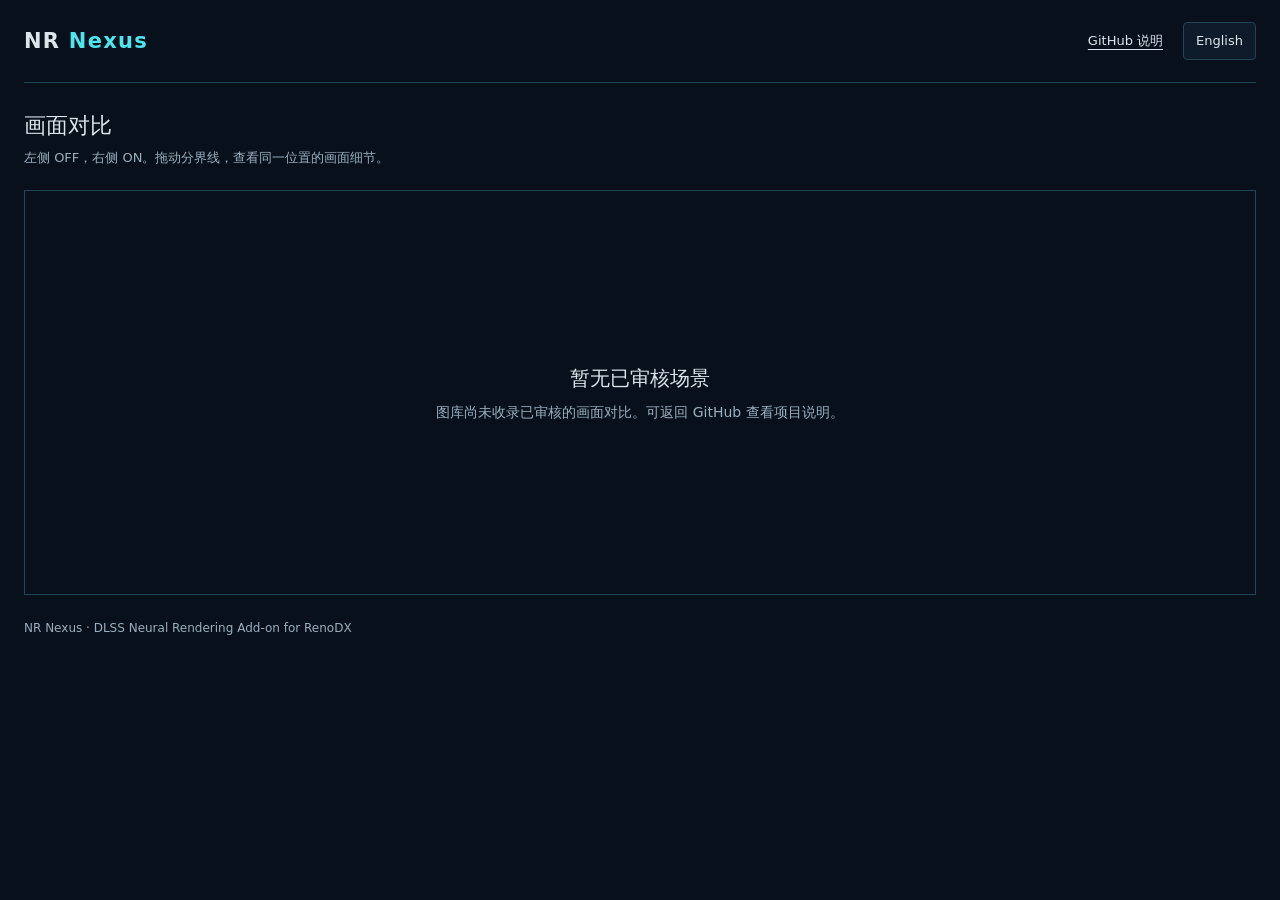
==== docs/compare/index.html @ c396edcb "Add game comparison tooling and docs" ====
<!doctype html>
<html lang="zh-CN">
<head>
<meta charset="utf-8">
<meta name="viewport" content="width=device-width,initial-scale=1">
<meta name="color-scheme" content="dark">
<meta name="referrer" content="no-referrer">
<title>NR Nexus · 画面对比</title>
<style>
:root{color-scheme:dark;--bg:#08111b;--panel:#0d1b2a;--line:#234452;--cyan:#4de5ee;--text:#dce5ec;--muted:#9aafbf;--split:50%;font:14px/1.55 "Segoe UI",system-ui,sans-serif;background:var(--bg);color:var(--text)}
*{box-sizing:border-box}body{margin:0}button,select,a{touch-action:manipulation}button,select{font:inherit;color:var(--text);background:var(--panel);border:1px solid var(--line);border-radius:4px;padding:8px 12px}button,a,select,input{accent-color:var(--cyan)}button,a{cursor:pointer}button:hover,a:hover{color:var(--cyan)}button:disabled{opacity:.45;cursor:default}a{color:var(--text);text-underline-offset:4px}:focus-visible{outline:2px solid var(--cyan);outline-offset:4px}[hidden]{display:none!important}
header,main,footer{width:min(1600px,calc(100% - 48px));margin:auto}header{display:flex;align-items:center;justify-content:space-between;gap:20px;padding:22px 0;border-bottom:1px solid var(--line)}.brand{font-size:21px;letter-spacing:.06em;font-weight:650;text-decoration:none}.brand span{color:var(--cyan)}nav{display:flex;align-items:center;gap:20px;font-size:13px}main{padding:26px 0 0}h1{font-size:22px;font-weight:550;margin:0 0 5px}.intro{margin:0;color:var(--muted);font-size:13px}.heading{margin-bottom:22px}.selectors{display:flex;align-items:end;gap:18px;margin-bottom:16px}.selectors label{display:grid;gap:5px;color:var(--muted);font-size:12px}.selectors select{min-width:200px;max-width:360px;width:100%;font-size:14px}.count{color:var(--muted);font-size:12px;margin-left:auto}.notice{padding:12px 16px;border:1px solid #99743c;background:#282317;color:#ffe0a5;margin:0 0 16px}.empty{min-height:45vh;display:grid;place-content:center;text-align:center;border:1px solid var(--line);padding:32px}.empty h2{font-size:20px;font-weight:500;margin:0 0 8px}.empty p{max-width:55ch;color:var(--muted);margin:0}
.viewer{background:#050b12;border:1px solid var(--line);padding:12px}.viewer.expanded{position:fixed;inset:0;z-index:10;overflow:auto}.viewer:fullscreen{overflow:auto;width:100%;height:100%;padding:20px}.stage{position:relative;width:100%;aspect-ratio:16/9;overflow:hidden;touch-action:none;user-select:none;cursor:ew-resize;container-type:inline-size;background:#050b12}.viewer.expanded .stage,.viewer:fullscreen .stage{width:min(100%,calc((100dvh - 180px)*var(--ratio,1.77778)));margin:auto}.layer{position:absolute;inset:0;width:100%;height:100%;object-fit:fill;pointer-events:none}.on-layer{clip-path:inset(0 0 0 var(--split))}.divider{position:absolute;left:var(--split);top:0;bottom:0;width:1px;background:var(--cyan);box-shadow:0 0 10px #4de5ee60;pointer-events:none}.grip{position:absolute;top:50%;left:50%;transform:translate(-50%,-50%);display:grid;place-items:center;width:38px;height:42px;background:rgba(8,17,27,.76);border:1px solid var(--cyan);border-radius:5px;color:var(--cyan);font-size:19px}.watermark{position:absolute;background:rgba(8,17,27,.76);color:var(--cyan);font-size:clamp(10px,1.15cqw,22px);padding:.3em .65em;pointer-events:none;max-width:45%;overflow-wrap:anywhere}.off-label{left:.729167%;top:1.296296%}.on-label{right:.729167%;top:1.296296%}.signature{right:.729167%;bottom:1.296296%;color:#dce5ec}.toolbar{display:flex;align-items:center;gap:8px;flex-wrap:wrap;padding:12px 0 0}.toolbar button{font-size:12px;padding:6px 10px}.slider-wrap{display:flex;align-items:center;gap:12px;flex:1;min-width:200px}.slider-wrap label{color:var(--muted);font-size:12px}input[type=range]{width:100%;min-width:70px;height:26px;cursor:ew-resize;margin:0}.balance{color:var(--cyan);white-space:nowrap;font-size:12px;font-variant-numeric:tabular-nums}.hint{color:var(--muted);font-size:12px;margin:10px 0 0}.image-links{display:flex;flex-wrap:wrap;gap:20px;font-size:12px;margin:18px 0}.details{border-top:1px solid var(--line);padding-top:14px}.details summary{cursor:pointer;font-size:13px;color:var(--muted)}dl{display:grid;grid-template-columns:max-content 1fr;gap:6px 20px;font-size:12px}dt{color:var(--muted)}dd{margin:0;overflow-wrap:anywhere}#warnings{color:#ffe0a5;font-size:12px;padding-left:20px}footer{padding:24px 0;color:var(--muted);font-size:12px}.load-status{font-size:13px;color:#ffe0a5;margin:8px 0}.stage.loading .layer{visibility:hidden}
@media(max-width:640px){header,main,footer{width:calc(100% - 24px)}header{padding:15px 0;gap:8px}nav{gap:12px;font-size:12px}.brand{font-size:17px}main{padding-top:18px}.selectors{flex-wrap:wrap;gap:10px}.selectors label{flex:1;min-width:125px}.selectors select{min-width:0;max-width:100%}.count{width:100%;margin:0}.viewer{padding:6px}.slider-wrap{flex-basis:100%}h1{font-size:20px}.grip{width:26px;height:34px}.toolbar{gap:6px}.image-links{gap:12px}.viewer:fullscreen{padding:8px}}
</style>
</head>
<body>
<header><a class="brand" href="https://github.com/williamstosh/RenoDX-DLSSNR-Nexus#readme">NR <span>Nexus</span></a><nav><a href="https://github.com/williamstosh/RenoDX-DLSSNR-Nexus#readme" data-i18n="readme">GitHub 说明</a><button id="language" type="button" aria-label="Switch to English">English</button></nav></header>
<main>
<div class="heading"><h1 data-i18n="title">画面对比</h1><p class="intro" data-i18n="intro">左侧 OFF，右侧 ON。拖动分界线，查看同一位置的画面细节。</p></div>
<p id="review-banner" class="notice" role="status" hidden></p>
<section id="empty" class="empty"><h2 data-i18n="emptyTitle">暂无已审核场景</h2><p data-i18n="emptyText">图库尚未收录已审核的画面对比。可返回 GitHub 查看项目说明。</p></section>
<section id="gallery" hidden>
<div class="selectors"><label><span data-i18n="game">游戏</span><select id="game" disabled></select></label><label><span data-i18n="scene">场景</span><select id="scene" disabled></select></label><span id="count" class="count"></span></div>
<div id="viewer" class="viewer">
<div id="hdr-controls" hidden><div class="toolbar"><label for="display-mode" data-i18n="displayMode">显示模式</label><select id="display-mode"><option value="hdr">Ultra HDR</option><option value="sdr">SDR</option></select></div><p id="hdr-help" class="hint" data-i18n="hdrHelp"></p><p id="hdr-environment" class="hint"></p></div>
<div id="stage" class="stage loading" aria-busy="true">
<img id="off-image" class="layer" alt="" draggable="false"><img id="on-image" class="layer on-layer" alt="" draggable="false">
<span id="off-label" class="watermark off-label">DLSS 5 OFF</span><span id="on-label" class="watermark on-label">DLSS 5 ON</span><span class="watermark signature">NR Nexus</span><div class="divider" aria-hidden="true"><span class="grip">‹ ›</span></div>
</div>
<p id="load-status" class="load-status" role="status"></p>
<div class="toolbar"><div class="slider-wrap"><label for="split" data-i18n="split">分界</label><input id="split" type="range" min="0" max="100" step="1" value="50" aria-describedby="help" disabled><output id="balance" class="balance" for="split">50% / 50%</output></div><button id="all-off" type="button" disabled data-i18n="allOff">完全 OFF</button><button id="reset" type="button" disabled data-i18n="reset">重置 50%</button><button id="all-on" type="button" disabled data-i18n="allOn">完全 ON</button><button id="expand" type="button" data-i18n="expand">大图</button><button id="fullscreen" type="button" data-i18n="fullscreen">全屏</button></div>
<p id="help" class="hint" data-i18n="help">拖动或触摸画面；聚焦滑杆后使用方向键、Home / End。双击画面重置，Esc 退出大图。</p>
</div>
<div class="image-links"><a id="open-off" target="_blank" rel="noopener noreferrer" data-i18n="openOff">打开 OFF 处理后全图（无水印）</a><a id="open-on" target="_blank" rel="noopener noreferrer" data-i18n="openOn">打开 ON 处理后全图（无水印）</a><a id="open-hdr-preview" target="_blank" rel="noopener noreferrer" data-i18n="hdrPreview" hidden>打开 Ultra HDR 静态预览</a></div>
<details class="details"><summary data-i18n="details">场景信息</summary><dl id="metadata"></dl><ul id="warnings" hidden></ul></details>
</section>
</main>
<footer data-i18n="footer">NR Nexus · DLSS Neural Rendering Add-on for RenoDX</footer>
<script id="catalog-data" type="application/json">{"schema":1,"scenes":[]}</script>
<script>
(() => {
  'use strict';
  const $ = id => document.getElementById(id);
  const copy = {
    zh: {readme:'GitHub 说明',title:'画面对比',intro:'左侧 OFF，右侧 ON。拖动分界线，查看同一位置的画面细节。',emptyTitle:'暂无已审核场景',emptyText:'图库尚未收录已审核的画面对比。可返回 GitHub 查看项目说明。',game:'游戏',scene:'场景',split:'分界',allOff:'完全 OFF',allOn:'完全 ON',reset:'重置 50%',expand:'大图',collapse:'收起大图',fullscreen:'全屏',exitFullscreen:'退出全屏',help:'拖动或触摸画面；聚焦滑杆后使用方向键、Home / End。双击画面重置，Esc 退出大图。',openOff:'打开 OFF 处理后全图（无水印）',openOn:'打开 ON 处理后全图（无水印）',details:'场景信息',footer:'NR Nexus · DLSS Neural Rendering Add-on for RenoDX',candidate:'待审核：此场景尚未公开收录。',synthetic:'合成测试：此图仅用于验证对比工具，并非游戏画质证据。',loading:'正在加载对比图片…',loadError:'图片无法加载或尺寸不一致，请检查本地图片文件。',invalid:'图库数据无效，请重新生成页面。',resolution:'处理后尺寸',api:'图形 API',gpu:'显卡',plugin_version:'插件版本',runtime:'运行时',pass:'Pass',model:'模型',working_resolution:'工作分辨率',count:'个场景'},
    en: {readme:'GitHub README',title:'Image comparison',intro:'OFF on the left, ON on the right. Drag the divider to inspect the same image details.',emptyTitle:'No approved scenes yet',emptyText:'No reviewed comparisons have been added to this gallery. Visit GitHub to learn about the project.',game:'Game',scene:'Scene',split:'Split',allOff:'Full OFF',allOn:'Full ON',reset:'Reset 50%',expand:'Large view',collapse:'Close large view',fullscreen:'Fullscreen',exitFullscreen:'Exit fullscreen',help:'Drag or touch the image; focus the slider for arrow keys and Home / End. Double-click to reset. Esc closes large view.',openOff:'Open full processed OFF image (no watermark)',openOn:'Open full processed ON image (no watermark)',details:'Scene information',footer:'NR Nexus · DLSS Neural Rendering Add-on for RenoDX',candidate:'Pending review: this scene has not been added to the public gallery.',synthetic:'Synthetic test: this image tests the comparison tool; it is not evidence of game image quality.',loading:'Loading comparison images…',loadError:'Images could not load or their dimensions differ. Check the local image files.',invalid:'Invalid gallery data. Generate the page again.',resolution:'Processed dimensions',api:'Graphics API',gpu:'GPU',plugin_version:'Plugin version',runtime:'Runtime',pass:'Pass',model:'Model',working_resolution:'Working resolution',count:'scenes'}
  };
  Object.assign(copy.zh, {displayMode:'显示模式',hdrHelp:'Ultra HDR：兼容 HDR 的浏览器、系统和屏幕才会呈现 HDR，否则显示 SDR 底图。选择 SDR 可查看转换后的 SDR 图。',hdrEnvironmentHigh:'环境提示：浏览器报告支持高动态范围；这不确认当前图片已实际显示为 HDR。',hdrEnvironmentStandard:'环境提示：浏览器未报告支持高动态范围；这不确认当前图片的实际显示状态。',hdrPreview:'打开 Ultra HDR 静态预览',output:'转换输出',displaySource:'当前图片源',hdrOutput:'Ultra HDR JPEG + SDR 备用图',sdrOutput:'SDR',hdrSource:'Ultra HDR JPEG（实际显示取决于环境）'});
  Object.assign(copy.en, {displayMode:'Display mode',hdrHelp:'Ultra HDR: HDR presentation requires a compatible browser, operating system and display; otherwise the SDR base image is shown. Select SDR to view the converted SDR images.',hdrEnvironmentHigh:'Environment hint: the browser reports high dynamic range support; this does not confirm that the image is actually displayed in HDR.',hdrEnvironmentStandard:'Environment hint: the browser does not report high dynamic range support; this does not confirm how the image is actually displayed.',hdrPreview:'Open Ultra HDR static preview',output:'Conversion output',displaySource:'Current image source',hdrOutput:'Ultra HDR JPEG + SDR alternatives',sdrOutput:'SDR',hdrSource:'Ultra HDR JPEG (presentation depends on the environment)'});
  let language = 'zh', current, displayMode = 'hdr', ready = false, loadState = '', invalid = false, generation = 0;
  const hdrEnvironment = window.matchMedia('(dynamic-range: high)');
  const isHdr = item => item.dynamic_range === 'ultra-hdr';
  const source = side => current[isHdr(current) && displayMode === 'sdr' ? 'sdr_' + side : side];
  const candidate = document.body.dataset.candidate === 'true';
  // Reject URL syntax and encoded traversal before assigning any catalog path.
  function safePath(value) {
    return typeof value === 'string' && /^[\p{L}\p{N} _()./-]+$/u.test(value) &&
      !value.startsWith('/') && value.split('/').every(part => part && part !== '.' && part !== '..');
  }
  const text = value => typeof value === 'string' || typeof value === 'number' ? String(value) : '';
  let scenes = [];
  try {
    const data = JSON.parse($('catalog-data').textContent);
    if (data.schema !== 1 || !Array.isArray(data.scenes)) throw new Error('schema');
    const ids = new Set();
    scenes = data.scenes.filter(item => {
      if (!item || typeof item !== 'object') return false;
      const visible = item.status === 'approved' || (candidate && data.scenes.length === 1 && item.status === 'candidate');
      if (!visible || typeof item.id !== 'string' || !item.id || ids.has(item.id) ||
          typeof item.game !== 'string' || typeof item.scene !== 'string' ||
          !safePath(item.off) || !safePath(item.on) ||
          ['sdr_off','sdr_on','hdr_preview','preview'].some(key => key in item && !safePath(item[key])) ||
          (isHdr(item) && (!safePath(item.sdr_off) || !safePath(item.sdr_on))) ||
          !Number.isSafeInteger(item.width) || !Number.isSafeInteger(item.height) || item.width <= 0 || item.height <= 0) return false;
      ids.add(item.id);
      return true;
    });
  } catch { invalid = true; }
  function option(select, value, label) {
    const node = document.createElement('option');
    node.value = value; node.textContent = label; select.append(node);
  }
  function setSplit(value) {
    const split = Math.max(0, Math.min(100, Number(value)));
    $('split').value = String(split);
    $('stage').style.setProperty('--split', split + '%');
    $('balance').textContent = split + '% / ' + (100 - split) + '%';
    $('split').setAttribute('aria-valuetext', 'OFF ' + split + '%, ON ' + (100 - split) + '%');
  }
  function controls(enabled) {
    ready = enabled;
    for (const id of ['split','all-off','all-on','reset']) $(id).disabled = !enabled;
  }
  function renderText() {
    const t = copy[language];
    document.documentElement.lang = language === 'zh' ? 'zh-CN' : 'en';
    document.title = 'NR Nexus · ' + t.title;
    document.querySelectorAll('[data-i18n]').forEach(node => { node.textContent = t[node.dataset.i18n]; });
    $('language').textContent = language === 'zh' ? 'English' : '中文';
    $('language').setAttribute('aria-label', language === 'zh' ? 'Switch to English' : '切换到中文');
    $('game').setAttribute('aria-label', t.game); $('scene').setAttribute('aria-label', t.scene);
    $('expand').textContent = t[$('viewer').classList.contains('expanded') ? 'collapse' : 'expand'];
    $('fullscreen').textContent = t[document.fullscreenElement ? 'exitFullscreen' : 'fullscreen'];
    $('load-status').textContent = loadState ? t[loadState] : '';
    if (invalid) $('empty').querySelector('p').textContent = t.invalid;
    $('count').textContent = scenes.length + ' ' + t.count;
    const banners = [];
    if (candidate) banners.push(t.candidate);
    if (current && current.synthetic === true) banners.push(t.synthetic);
    $('review-banner').hidden = !banners.length; $('review-banner').textContent = banners.join(' ');
    $('metadata').replaceChildren();
    if (!current) return;
    $('hdr-controls').hidden = !isHdr(current);
    $('display-mode').value = displayMode;
    $('hdr-environment').textContent = t[hdrEnvironment.matches ? 'hdrEnvironmentHigh' : 'hdrEnvironmentStandard'];
    $('open-hdr-preview').hidden = !isHdr(current) || !current.hdr_preview;
    if (isHdr(current) && current.hdr_preview) $('open-hdr-preview').setAttribute('href', current.hdr_preview);
    else $('open-hdr-preview').removeAttribute('href');
    const fields = {resolution:current.width + ' × ' + current.height};
    fields.output = t[isHdr(current) ? 'hdrOutput' : 'sdrOutput'];
    if (isHdr(current)) fields.displaySource = t[displayMode === 'hdr' ? 'hdrSource' : 'sdrOutput'];
    const metadata = current.metadata && typeof current.metadata === 'object' ? current.metadata : {};
    for (const key of ['api','gpu','plugin_version','runtime','pass','model','working_resolution']) {
      if (text(metadata[key])) fields[key] = text(metadata[key]);
    }
    for (const [key,value] of Object.entries(fields)) {
      const dt = document.createElement('dt'), dd = document.createElement('dd');
      dt.textContent = t[key]; dd.textContent = value; $('metadata').append(dt,dd);
    }
    for (const side of ['off','on']) {
      const label = text(current.labels && current.labels[side]) || 'DLSS 5 ' + side.toUpperCase();
      $(side + '-label').textContent = label;
      $(side + '-image').alt = current.game + ' / ' + current.scene + ' — ' + label;
    }
  }
  async function selectScene(item, updateHash = true) {
    current = item; displayMode = 'hdr';
    $('game').value = item.game; $('scene').replaceChildren();
    scenes.filter(scene => scene.game === item.game).forEach(scene => option($('scene'),scene.id,scene.scene));
    $('scene').value = item.id;
    $('stage').style.aspectRatio = item.width + ' / ' + item.height;
    $('viewer').style.setProperty('--ratio', item.width / item.height);
    setSplit(50);
    $('warnings').replaceChildren();
    for (const warning of Array.isArray(item.warnings) ? item.warnings : []) {
      if (!text(warning)) continue;
      const li = document.createElement('li'); li.textContent = text(warning); $('warnings').append(li);
    }
    $('warnings').hidden = !$('warnings').childElementCount;
    if (updateHash) location.hash = 'scene=' + encodeURIComponent(item.id);
    await loadImages();
  }
  async function loadImages() {
    const item = current, token = ++generation;
    $('stage').classList.add('loading'); $('stage').setAttribute('aria-busy','true');
    controls(false); loadState = 'loading';
    const paths = ['off','on'].map(source);
    for (const [index,side] of ['off','on'].entries()) $('open-' + side).setAttribute('href', paths[index]);
    renderText();
    // Decode both images before revealing either; stale scene loads cannot replace the selection.
    try {
      const images = await Promise.all(paths.map(async path => {
        const image = new Image(); image.src = path; await image.decode();
        if (image.naturalWidth !== item.width || image.naturalHeight !== item.height) throw new Error('dimensions');
        return image;
      }));
      if (token !== generation) return;
      $('off-image').src = images[0].src; $('on-image').src = images[1].src;
      $('stage').classList.remove('loading'); controls(true); loadState = '';
    } catch { if (token !== generation) return; loadState = 'loadError'; }
    $('stage').setAttribute('aria-busy','false'); renderText();
  }
  function fromHash() {
    try {
      const id = new URLSearchParams(location.hash.slice(1)).get('scene');
      return scenes.find(scene => scene.id === id);
    } catch { return undefined; }
  }
  $('language').addEventListener('click', () => {language = language === 'zh' ? 'en' : 'zh'; renderText();});
  $('display-mode').addEventListener('change', () => {
    if (!current || !isHdr(current)) return;
    displayMode = $('display-mode').value === 'sdr' ? 'sdr' : 'hdr';
    loadImages();
  });
  hdrEnvironment.addEventListener('change', renderText);
  $('split').addEventListener('input', event => setSplit(event.target.value));
  $('all-off').addEventListener('click', () => setSplit(100));
  $('all-on').addEventListener('click', () => setSplit(0));
  $('reset').addEventListener('click', () => setSplit(50));
  const stage = $('stage');
  function pointerSplit(event) {
    const rect = stage.getBoundingClientRect();
    setSplit(Math.round((event.clientX - rect.left) / rect.width * 100));
  }
  let pointer = null;
  stage.addEventListener('pointerdown', event => {
    if (!ready || !event.isPrimary || event.button !== 0) return;
    pointer = event.pointerId; stage.setPointerCapture(pointer); pointerSplit(event);
  });
  stage.addEventListener('pointermove', event => {if (ready && pointer === event.pointerId) pointerSplit(event);});
  for (const type of ['pointerup','pointercancel','lostpointercapture']) stage.addEventListener(type, () => {pointer = null;});
  stage.addEventListener('dblclick', () => {if (ready) setSplit(50);});
  $('game').addEventListener('change', () => selectScene(scenes.find(scene => scene.game === $('game').value)));
  $('scene').addEventListener('change', () => selectScene(scenes.find(scene => scene.id === $('scene').value)));
  window.addEventListener('hashchange', () => {const item = fromHash(); if (item && item !== current) selectScene(item,false);});
  $('expand').addEventListener('click', () => {$('viewer').classList.toggle('expanded'); renderText();});
  document.addEventListener('keydown', event => {if (event.key === 'Escape') {$('viewer').classList.remove('expanded'); renderText();}});
  $('fullscreen').hidden = !document.fullscreenEnabled;
  $('fullscreen').addEventListener('click', async () => {
    try {
      if (document.fullscreenElement) await document.exitFullscreen();
      else await $('viewer').requestFullscreen();
    } catch { $('viewer').classList.add('expanded'); renderText(); }
  });
  document.addEventListener('fullscreenchange', renderText);
  if (scenes.length) {
    $('empty').hidden = true; $('gallery').hidden = false;
    for (const game of new Set(scenes.map(scene => scene.game))) option($('game'),game,game);
    $('game').disabled = false; $('scene').disabled = false;
    selectScene(fromHash() || scenes[0]);
  }
  setSplit(50); renderText();
})();
</script>
</body>
</html>
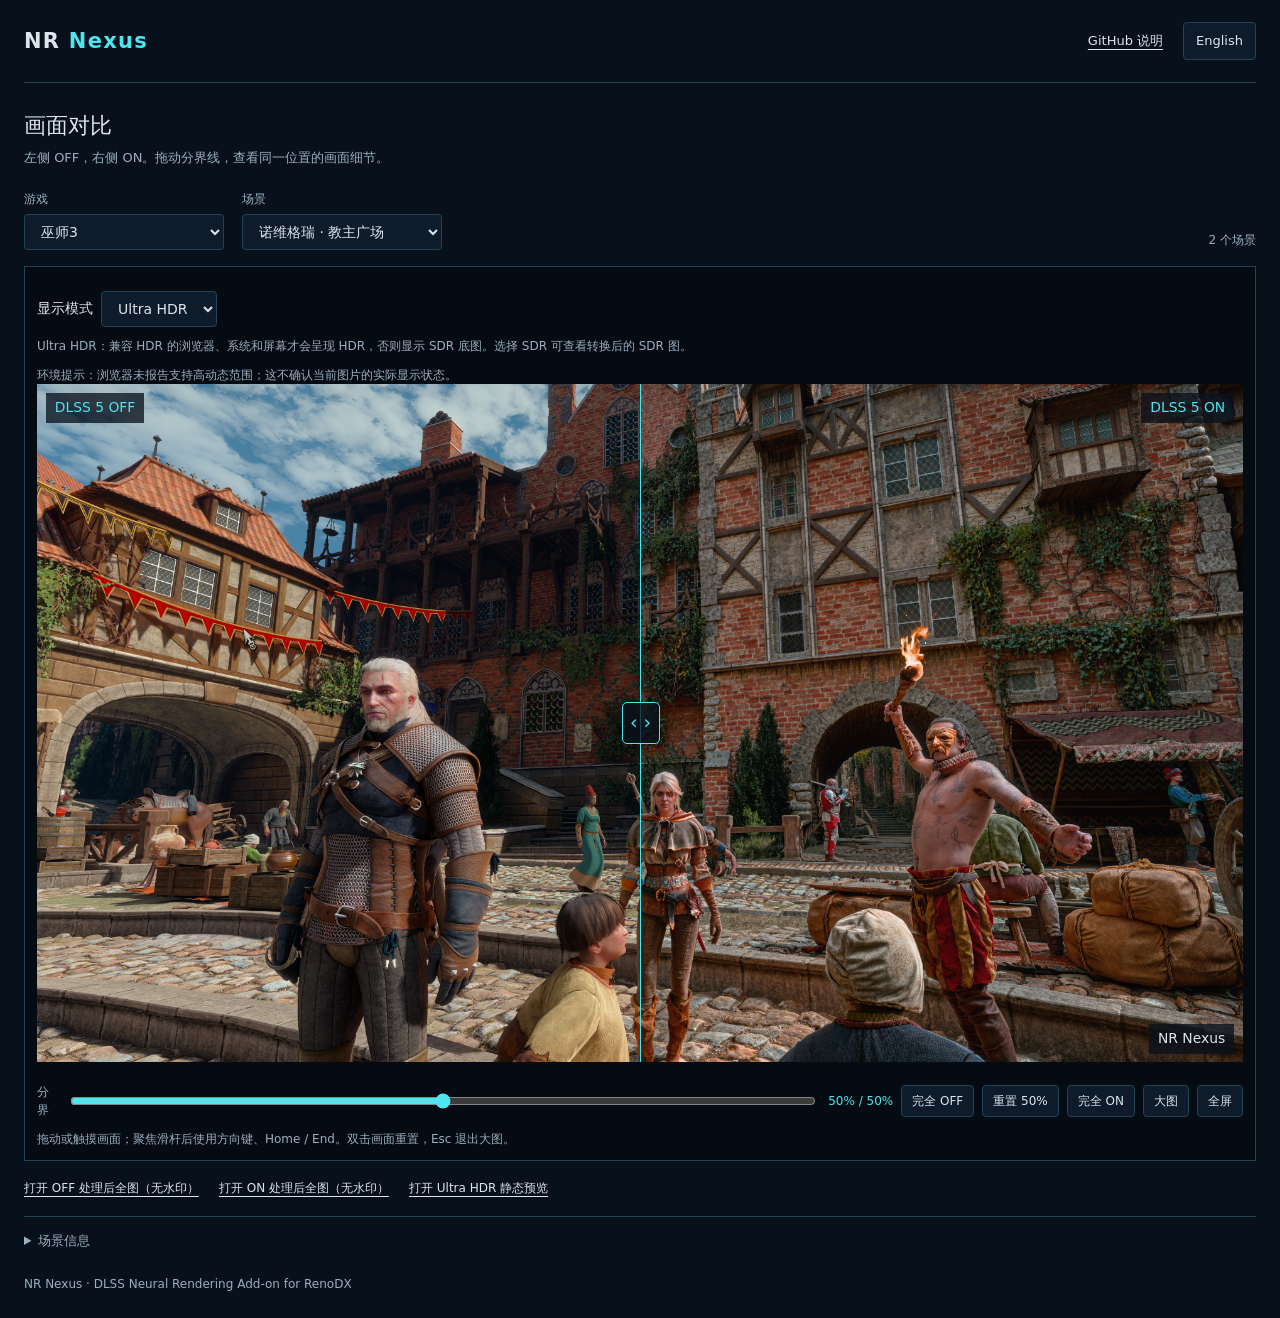
==== commit 3a8de34e: "docs: publish approved Witcher comparisons" ====
--- a/docs/compare/index.html
+++ b/docs/compare/index.html
@@ -37,7 +37,60 @@
 </section>
 </main>
 <footer data-i18n="footer">NR Nexus · DLSS Neural Rendering Add-on for RenoDX</footer>
-<script id="catalog-data" type="application/json">{"schema":1,"scenes":[]}</script>
+<script id="catalog-data" type="application/json">{
+  "schema": 1,
+  "scenes": [
+    {
+      "id": "3-30347b3fdd/scene-35e7d20e1c/becc86134f6282d0",
+      "game": "巫师3",
+      "scene": "诺维格瑞 · 教主广场",
+      "off": "assets/3-30347b3fdd/scene-35e7d20e1c/becc86134f6282d0/off.jpg",
+      "on": "assets/3-30347b3fdd/scene-35e7d20e1c/becc86134f6282d0/on.jpg",
+      "preview": "assets/3-30347b3fdd/scene-35e7d20e1c/becc86134f6282d0/preview.webp",
+      "width": 3840,
+      "height": 2160,
+      "status": "approved",
+      "labels": {
+        "off": "DLSS 5 OFF",
+        "on": "DLSS 5 ON"
+      },
+      "metadata": {},
+      "warnings": [
+        "Captures are 8 seconds apart; inspect moving characters, cloth, clouds and fire manually."
+      ],
+      "synthetic": false,
+      "dynamic_range": "ultra-hdr",
+      "sdr_off": "assets/3-30347b3fdd/scene-35e7d20e1c/becc86134f6282d0/off-sdr.webp",
+      "sdr_on": "assets/3-30347b3fdd/scene-35e7d20e1c/becc86134f6282d0/on-sdr.webp",
+      "hdr_preview": "assets/3-30347b3fdd/scene-35e7d20e1c/becc86134f6282d0/preview-hdr.jpg"
+    },
+    {
+      "id": "3-30347b3fdd/scene-4d71462ab3/9d0c90e0d157a5f5",
+      "game": "巫师3",
+      "scene": "威伦 · 驼背泥沼",
+      "off": "assets/3-30347b3fdd/scene-4d71462ab3/9d0c90e0d157a5f5/off.jpg",
+      "on": "assets/3-30347b3fdd/scene-4d71462ab3/9d0c90e0d157a5f5/on.jpg",
+      "preview": "assets/3-30347b3fdd/scene-4d71462ab3/9d0c90e0d157a5f5/preview.webp",
+      "width": 3840,
+      "height": 2160,
+      "status": "approved",
+      "labels": {
+        "off": "DLSS 5 OFF",
+        "on": "DLSS 5 ON"
+      },
+      "metadata": {},
+      "warnings": [
+        "Captures are 8 seconds apart; inspect foliage, water, characters and other moving content manually."
+      ],
+      "synthetic": false,
+      "dynamic_range": "ultra-hdr",
+      "sdr_off": "assets/3-30347b3fdd/scene-4d71462ab3/9d0c90e0d157a5f5/off-sdr.webp",
+      "sdr_on": "assets/3-30347b3fdd/scene-4d71462ab3/9d0c90e0d157a5f5/on-sdr.webp",
+      "hdr_preview": "assets/3-30347b3fdd/scene-4d71462ab3/9d0c90e0d157a5f5/preview-hdr.jpg"
+    }
+  ]
+}
+</script>
 <script>
 (() => {
   'use strict';
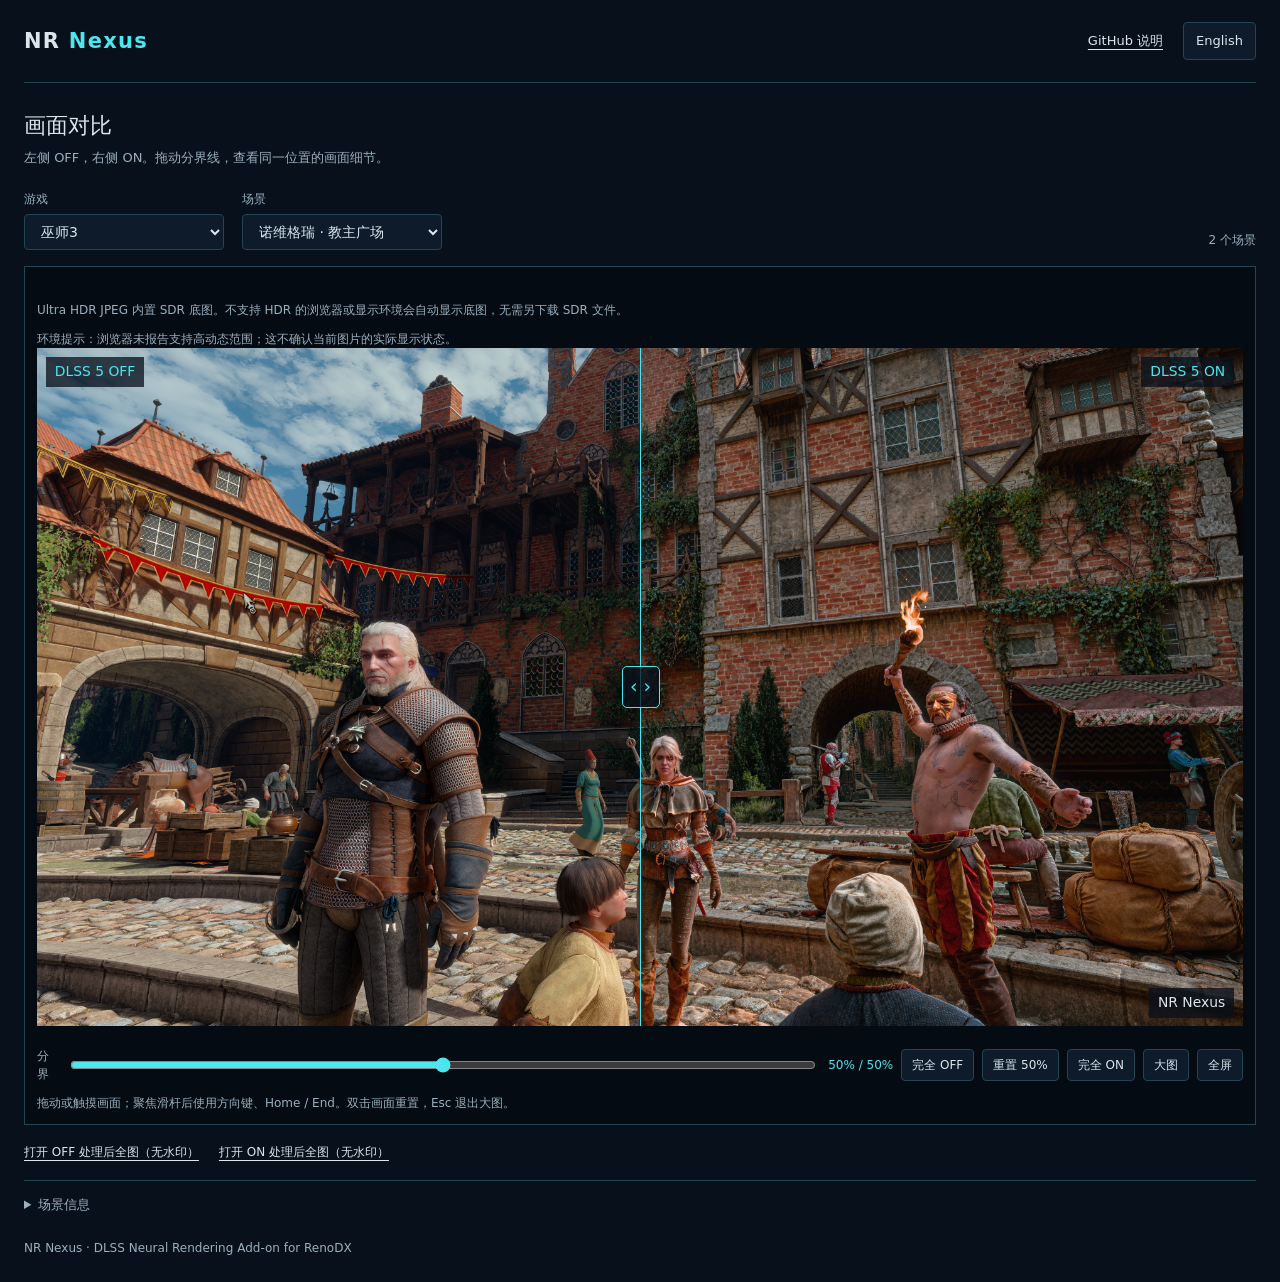
==== commit c94f10ee: "docs: optimize README and comparison gallery" ====
--- a/docs/compare/index.html
+++ b/docs/compare/index.html
@@ -46,7 +46,6 @@
       "scene": "诺维格瑞 · 教主广场",
       "off": "assets/3-30347b3fdd/scene-35e7d20e1c/becc86134f6282d0/off.jpg",
       "on": "assets/3-30347b3fdd/scene-35e7d20e1c/becc86134f6282d0/on.jpg",
-      "preview": "assets/3-30347b3fdd/scene-35e7d20e1c/becc86134f6282d0/preview.webp",
       "width": 3840,
       "height": 2160,
       "status": "approved",
@@ -60,9 +59,9 @@
       ],
       "synthetic": false,
       "dynamic_range": "ultra-hdr",
-      "sdr_off": "assets/3-30347b3fdd/scene-35e7d20e1c/becc86134f6282d0/off-sdr.webp",
-      "sdr_on": "assets/3-30347b3fdd/scene-35e7d20e1c/becc86134f6282d0/on-sdr.webp",
-      "hdr_preview": "assets/3-30347b3fdd/scene-35e7d20e1c/becc86134f6282d0/preview-hdr.jpg"
+      "game_en": "The Witcher 3",
+      "scene_en": "Novigrad · Hierarch Square",
+      "readme": "assets/3-30347b3fdd/scene-35e7d20e1c/becc86134f6282d0/revisions/6a1f84b87f324fc7/readme.webp"
     },
     {
       "id": "3-30347b3fdd/scene-4d71462ab3/9d0c90e0d157a5f5",
@@ -70,7 +69,6 @@
       "scene": "威伦 · 驼背泥沼",
       "off": "assets/3-30347b3fdd/scene-4d71462ab3/9d0c90e0d157a5f5/off.jpg",
       "on": "assets/3-30347b3fdd/scene-4d71462ab3/9d0c90e0d157a5f5/on.jpg",
-      "preview": "assets/3-30347b3fdd/scene-4d71462ab3/9d0c90e0d157a5f5/preview.webp",
       "width": 3840,
       "height": 2160,
       "status": "approved",
@@ -84,9 +82,9 @@
       ],
       "synthetic": false,
       "dynamic_range": "ultra-hdr",
-      "sdr_off": "assets/3-30347b3fdd/scene-4d71462ab3/9d0c90e0d157a5f5/off-sdr.webp",
-      "sdr_on": "assets/3-30347b3fdd/scene-4d71462ab3/9d0c90e0d157a5f5/on-sdr.webp",
-      "hdr_preview": "assets/3-30347b3fdd/scene-4d71462ab3/9d0c90e0d157a5f5/preview-hdr.jpg"
+      "game_en": "The Witcher 3",
+      "scene_en": "Velen · Crookback Bog",
+      "readme": "assets/3-30347b3fdd/scene-4d71462ab3/9d0c90e0d157a5f5/revisions/2de9114747d55d47/readme.webp"
     }
   ]
 }
@@ -104,6 +102,8 @@
   let language = 'zh', current, displayMode = 'hdr', ready = false, loadState = '', invalid = false, generation = 0;
   const hdrEnvironment = window.matchMedia('(dynamic-range: high)');
   const isHdr = item => item.dynamic_range === 'ultra-hdr';
+  const hasSdr = item => isHdr(item) && item.sdr_off && item.sdr_on;
+  const displayName = (item, field) => language === 'en' ? text(item[field + '_en']) || item[field] : item[field];
   const source = side => current[isHdr(current) && displayMode === 'sdr' ? 'sdr_' + side : side];
   const candidate = document.body.dataset.candidate === 'true';
   // Reject URL syntax and encoded traversal before assigning any catalog path.
@@ -123,8 +123,9 @@
       if (!visible || typeof item.id !== 'string' || !item.id || ids.has(item.id) ||
           typeof item.game !== 'string' || typeof item.scene !== 'string' ||
           !safePath(item.off) || !safePath(item.on) ||
-          ['sdr_off','sdr_on','hdr_preview','preview'].some(key => key in item && !safePath(item[key])) ||
-          (isHdr(item) && (!safePath(item.sdr_off) || !safePath(item.sdr_on))) ||
+          ['sdr_off','sdr_on','hdr_preview','preview','readme'].some(key => key in item && !safePath(item[key])) ||
+          (Boolean(item.sdr_off) !== Boolean(item.sdr_on)) ||
+          ['game_en','scene_en'].some(key => key in item && typeof item[key] !== 'string') ||
           !Number.isSafeInteger(item.width) || !Number.isSafeInteger(item.height) || item.width <= 0 || item.height <= 0) return false;
       ids.add(item.id);
       return true;
@@ -164,7 +165,20 @@
     $('review-banner').hidden = !banners.length; $('review-banner').textContent = banners.join(' ');
     $('metadata').replaceChildren();
     if (!current) return;
+    for (const node of $('game').options) {
+      const item = scenes.find(scene => scene.game === node.value);
+      node.textContent = displayName(item, 'game');
+    }
+    for (const node of $('scene').options) {
+      const item = scenes.find(scene => scene.id === node.value);
+      node.textContent = displayName(item, 'scene');
+    }
     $('hdr-controls').hidden = !isHdr(current);
+    $('display-mode').hidden = !hasSdr(current);
+    document.querySelector('label[for=display-mode]').hidden = !hasSdr(current);
+    if (isHdr(current) && !hasSdr(current)) $('hdr-help').textContent = language === 'zh'
+      ? 'Ultra HDR JPEG 内置 SDR 底图。不支持 HDR 的浏览器或显示环境会自动显示底图，无需另下载 SDR 文件。'
+      : 'Ultra HDR JPEG includes an SDR base. Browsers or display environments without HDR support show that base automatically, without a separate SDR file.';
     $('display-mode').value = displayMode;
     $('hdr-environment').textContent = t[hdrEnvironment.matches ? 'hdrEnvironmentHigh' : 'hdrEnvironmentStandard'];
     $('open-hdr-preview').hidden = !isHdr(current) || !current.hdr_preview;
@@ -172,6 +186,7 @@
     else $('open-hdr-preview').removeAttribute('href');
     const fields = {resolution:current.width + ' × ' + current.height};
     fields.output = t[isHdr(current) ? 'hdrOutput' : 'sdrOutput'];
+    if (isHdr(current) && !hasSdr(current)) fields.output = language === 'zh' ? 'Ultra HDR JPEG（内置 SDR 底图）' : 'Ultra HDR JPEG (embedded SDR base)';
     if (isHdr(current)) fields.displaySource = t[displayMode === 'hdr' ? 'hdrSource' : 'sdrOutput'];
     const metadata = current.metadata && typeof current.metadata === 'object' ? current.metadata : {};
     for (const key of ['api','gpu','plugin_version','runtime','pass','model','working_resolution']) {
@@ -184,7 +199,7 @@
     for (const side of ['off','on']) {
       const label = text(current.labels && current.labels[side]) || 'DLSS 5 ' + side.toUpperCase();
       $(side + '-label').textContent = label;
-      $(side + '-image').alt = current.game + ' / ' + current.scene + ' — ' + label;
+      $(side + '-image').alt = displayName(current, 'game') + ' / ' + displayName(current, 'scene') + ' — ' + label;
     }
   }
   async function selectScene(item, updateHash = true) {
@@ -232,7 +247,7 @@
   }
   $('language').addEventListener('click', () => {language = language === 'zh' ? 'en' : 'zh'; renderText();});
   $('display-mode').addEventListener('change', () => {
-    if (!current || !isHdr(current)) return;
+    if (!current || !hasSdr(current)) return;
     displayMode = $('display-mode').value === 'sdr' ? 'sdr' : 'hdr';
     loadImages();
   });
